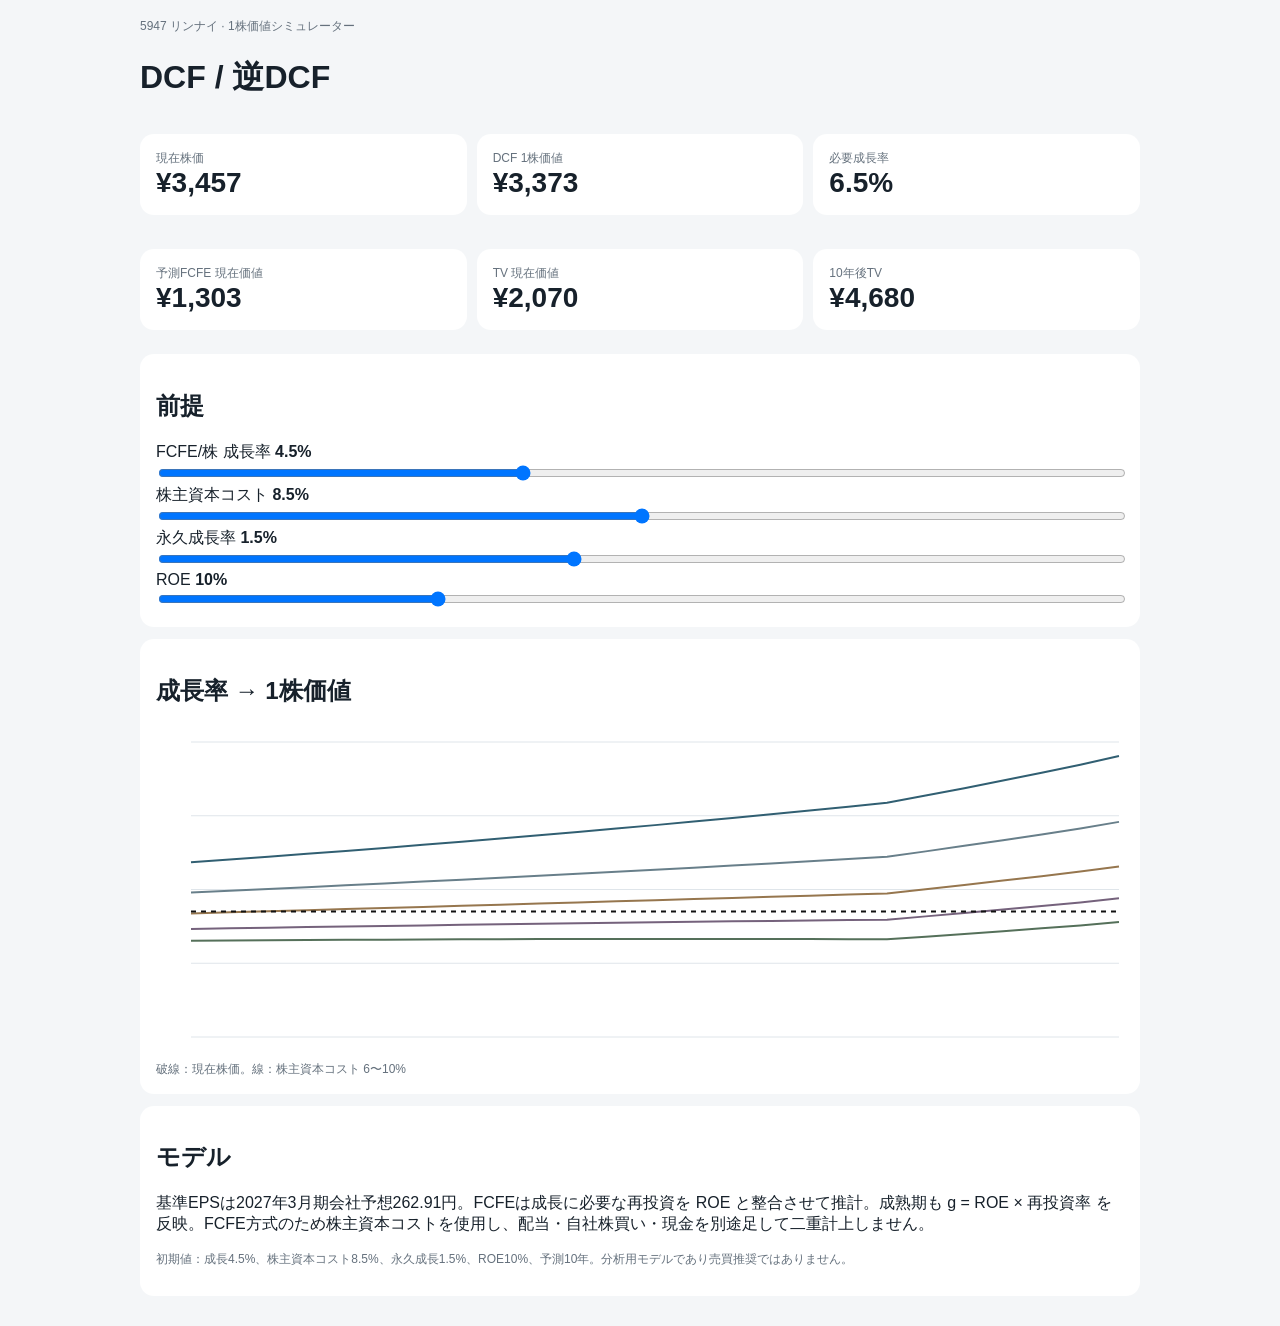
==== index.html @ 5235b8d1 "Add Rinnai DCF simulator" ====
<!doctype html><html lang="ja"><head><meta charset="utf-8"><meta name="viewport" content="width=device-width,initial-scale=1"><title>リンナイ DCF</title><style>body{font-family:-apple-system,sans-serif;background:#f4f6f8;color:#17212b;margin:0}.w{max-width:1000px;margin:auto;padding:18px}.c{background:#fff;border-radius:14px;padding:16px;margin:12px 0}.g{display:grid;grid-template-columns:repeat(3,1fr);gap:10px}.v{font-size:28px;font-weight:800}.k{font-size:12px;color:#65717d}input{width:100%}canvas{width:100%;height:330px}@media(max-width:700px){.g{grid-template-columns:1fr 1fr}}</style></head><body><div class="w"><div class="k">5947 リンナイ · 1株価値シミュレーター</div><h1>DCF / 逆DCF</h1><div class="g"><div class="c"><div class="k">現在株価</div><div class="v">¥3,457</div></div><div class="c"><div class="k">DCF 1株価値</div><div class="v" id="v"></div></div><div class="c"><div class="k">必要成長率</div><div class="v" id="req"></div></div><div class="c"><div class="k">予測FCFE 現在価値</div><div class="v" id="pv"></div></div><div class="c"><div class="k">TV 現在価値</div><div class="v" id="pvt"></div></div><div class="c"><div class="k">10年後TV</div><div class="v" id="tv"></div></div></div><div class="c"><h2>前提</h2><label>FCFE/株 成長率 <b id="go"></b></label><input id="g" type="range" min="0" max="12" step=".1" value="4.5"><label>株主資本コスト <b id="ro"></b></label><input id="r" type="range" min="5" max="12" step=".1" value="8.5"><label>永久成長率 <b id="to"></b></label><input id="t" type="range" min="0" max="3.5" step=".1" value="1.5"><label>ROE <b id="eo"></b></label><input id="e" type="range" min="6" max="20" step=".1" value="10"></div><div class="c"><h2>成長率 → 1株価値</h2><canvas id="ch"></canvas><div class="k">破線：現在株価。線：株主資本コスト 6〜10%</div></div><div class="c"><h2>モデル</h2><p>基準EPSは2027年3月期会社予想262.91円。FCFEは成長に必要な再投資を ROE と整合させて推計。成熟期も g = ROE × 再投資率 を反映。FCFE方式のため株主資本コストを使用し、配当・自社株買い・現金を別途足して二重計上しません。</p><p class="k">初期値：成長4.5%、株主資本コスト8.5%、永久成長1.5%、ROE10%、予測10年。分析用モデルであり売買推奨ではありません。</p></div></div><script>const P=3457,E=262.91,N=10,$=x=>document.getElementById(x),yen=x=>'¥'+Math.round(x).toLocaleString();function C(g=+$('g').value,r=+$('r').value,t=+$('t').value){let roe=+$('e').value;if(r<=t)return null;let eps=E,pv=0;for(let y=1;y<=N;y++){let gy=y<=6?g:g+(t-g)*(y-6)/4;eps*=1+gy/100;let rr=Math.min(.9,Math.max(0,gy/roe));let fc=eps*(1-rr);pv+=fc/(1+r/100)**y}let f=eps*(1+t/100)*(1-Math.min(.9,t/roe)),tv=f/((r-t)/100),pvt=tv/(1+r/100)**N;return{v:pv+pvt,pv,pvt,tv}}function rev(){let l=0,h=20;for(let i=0;i<60;i++){let m=(l+h)/2,c=C(m);c.v<P?l=m:h=m}return(l+h)/2}function chart(){let c=$('ch'),d=devicePixelRatio||1,w=c.clientWidth,h=c.clientHeight;c.width=w*d;c.height=h*d;let x=c.getContext('2d');x.scale(d,d);let vals=[];for(let g=0;g<=12;g+=.5)for(let r of [6,7,8,9,10])vals.push(C(g,r).v);let mx=Math.max(P,...vals)*1.05;x.strokeStyle='#dfe5ea';for(let i=0;i<5;i++){let y=15+(h-35)*i/4;x.beginPath();x.moveTo(35,y);x.lineTo(w-5,y);x.stroke()}let cs=['#315f72','#687f8a','#96764e','#75627c','#55705a'];[6,7,8,9,10].forEach((r,j)=>{x.strokeStyle=cs[j];x.lineWidth=2;x.beginPath();for(let i=0;i<=24;i++){let g=i*.5,v=C(g,r).v,px=35+(w-40)*i/24,py=15+(h-35)*(1-v/mx);i?x.lineTo(px,py):x.moveTo(px,py)}x.stroke()});let py=15+(h-35)*(1-P/mx);x.setLineDash([5,5]);x.strokeStyle='#111';x.beginPath();x.moveTo(35,py);x.lineTo(w-5,py);x.stroke();x.setLineDash([])}function R(){let c=C();$('v').textContent=yen(c.v);$('pv').textContent=yen(c.pv);$('pvt').textContent=yen(c.pvt);$('tv').textContent=yen(c.tv);$('req').textContent=rev().toFixed(1)+'%';$('go').textContent=$('g').value+'%';$('ro').textContent=$('r').value+'%';$('to').textContent=$('t').value+'%';$('eo').textContent=$('e').value+'%';chart()}['g','r','t','e'].forEach(i=>$(i).oninput=R);onresize=R;R()</script></body></html>
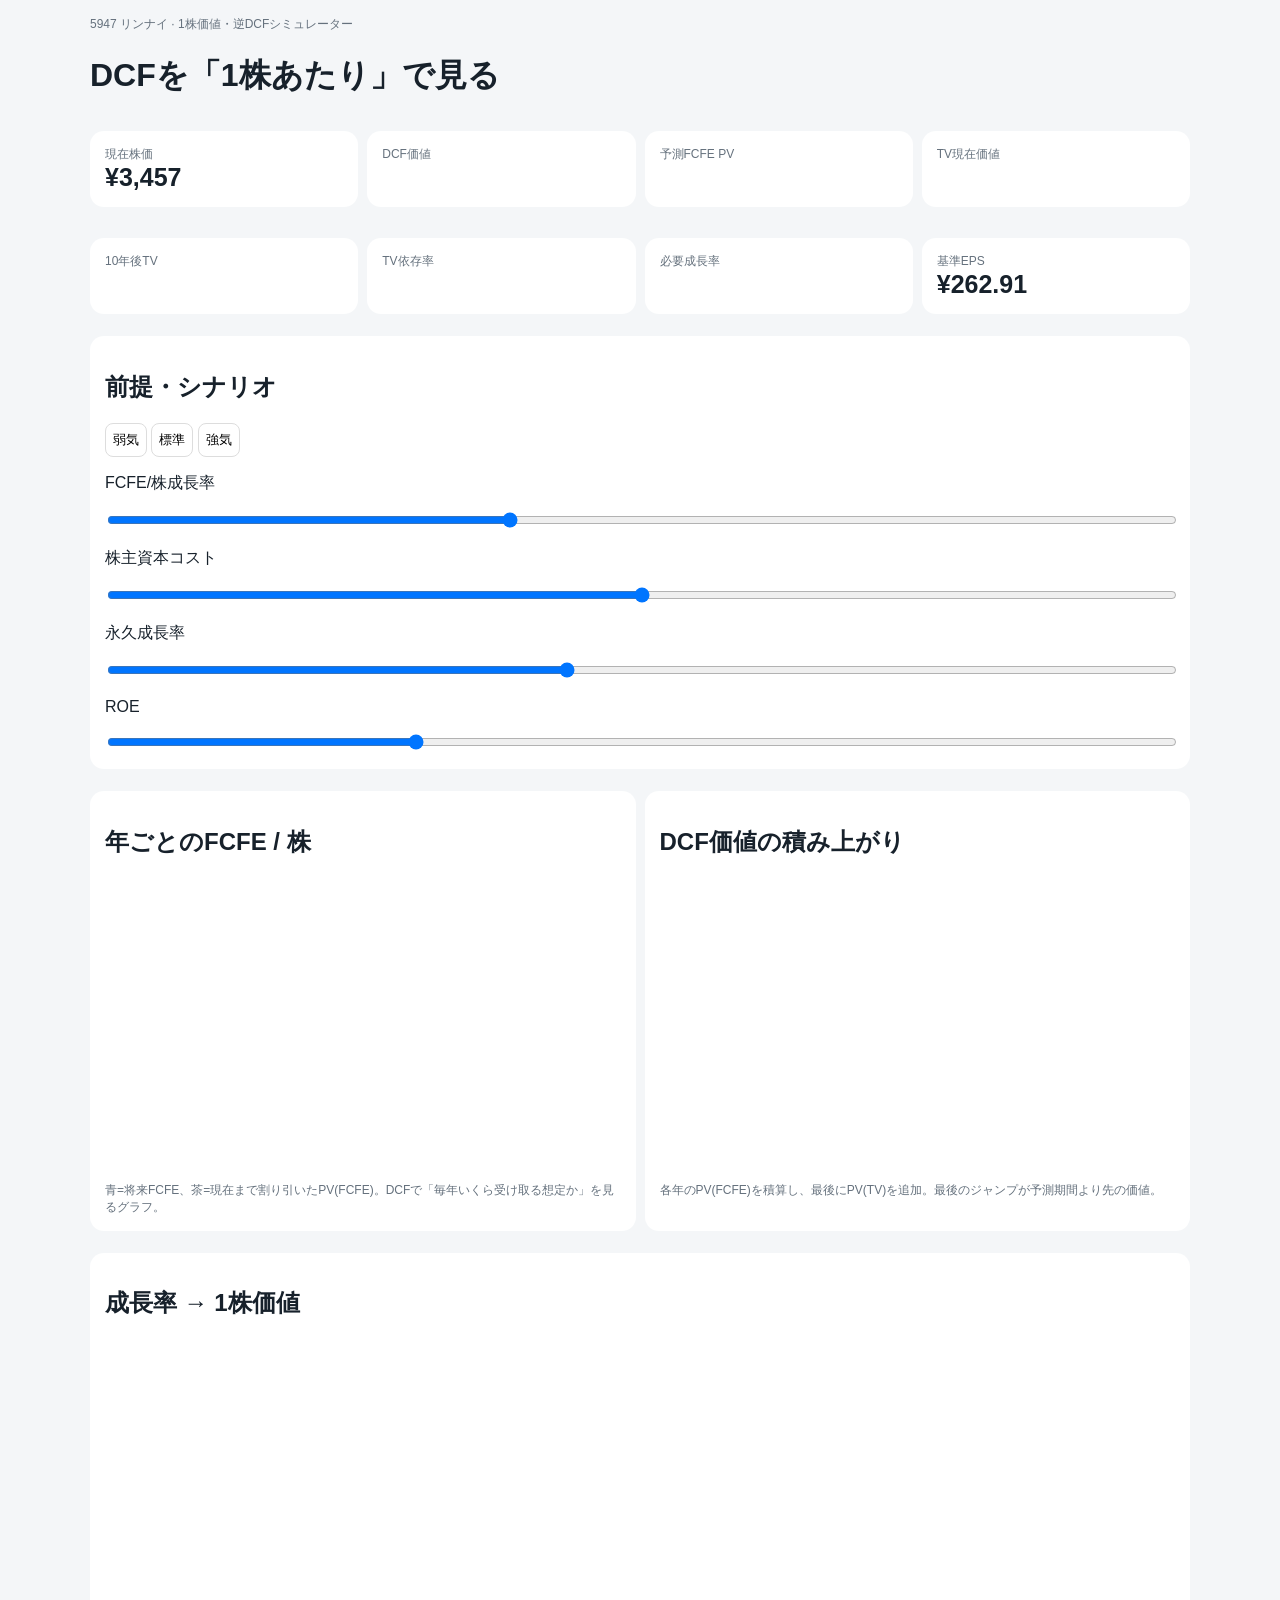
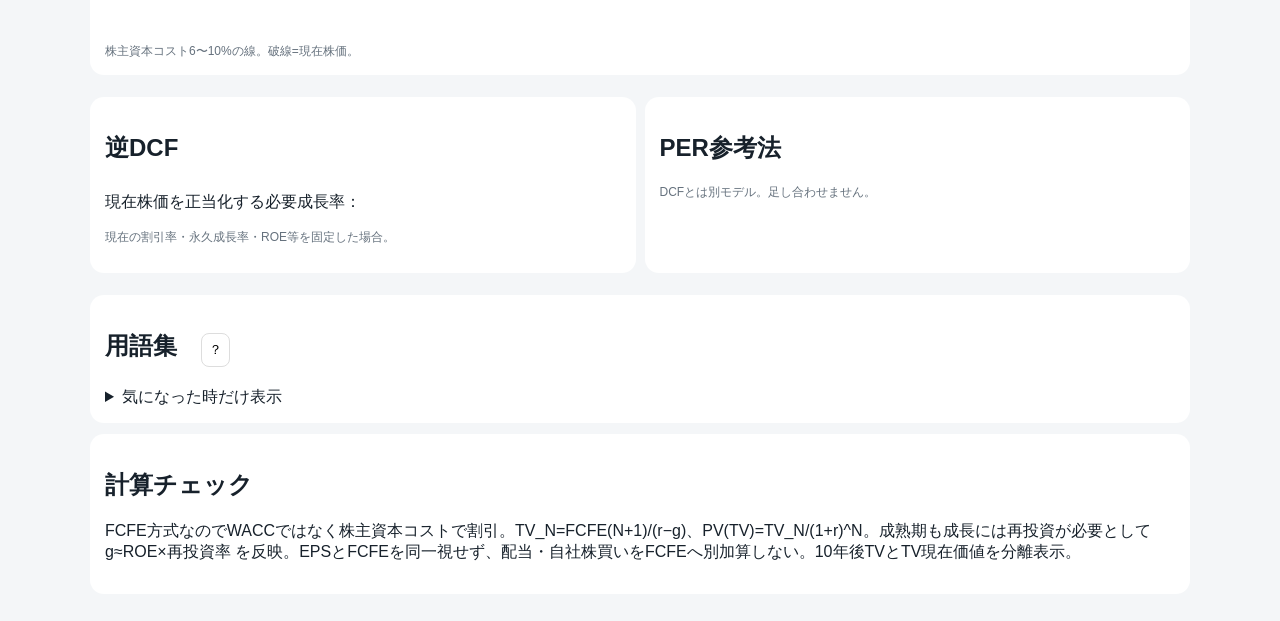
==== commit 63fd361a: "Restore full Rinnai DCF dashboard and add annual/cumulative DCF charts and glossary" ====
--- a/index.html
+++ b/index.html
@@ -1 +1 @@
-<!doctype html><html lang="ja"><head><meta charset="utf-8"><meta name="viewport" content="width=device-width,initial-scale=1"><title>リンナイ DCF</title><style>body{font-family:-apple-system,sans-serif;background:#f4f6f8;color:#17212b;margin:0}.w{max-width:1000px;margin:auto;padding:18px}.c{background:#fff;border-radius:14px;padding:16px;margin:12px 0}.g{display:grid;grid-template-columns:repeat(3,1fr);gap:10px}.v{font-size:28px;font-weight:800}.k{font-size:12px;color:#65717d}input{width:100%}canvas{width:100%;height:330px}@media(max-width:700px){.g{grid-template-columns:1fr 1fr}}</style></head><body><div class="w"><div class="k">5947 リンナイ · 1株価値シミュレーター</div><h1>DCF / 逆DCF</h1><div class="g"><div class="c"><div class="k">現在株価</div><div class="v">¥3,457</div></div><div class="c"><div class="k">DCF 1株価値</div><div class="v" id="v"></div></div><div class="c"><div class="k">必要成長率</div><div class="v" id="req"></div></div><div class="c"><div class="k">予測FCFE 現在価値</div><div class="v" id="pv"></div></div><div class="c"><div class="k">TV 現在価値</div><div class="v" id="pvt"></div></div><div class="c"><div class="k">10年後TV</div><div class="v" id="tv"></div></div></div><div class="c"><h2>前提</h2><label>FCFE/株 成長率 <b id="go"></b></label><input id="g" type="range" min="0" max="12" step=".1" value="4.5"><label>株主資本コスト <b id="ro"></b></label><input id="r" type="range" min="5" max="12" step=".1" value="8.5"><label>永久成長率 <b id="to"></b></label><input id="t" type="range" min="0" max="3.5" step=".1" value="1.5"><label>ROE <b id="eo"></b></label><input id="e" type="range" min="6" max="20" step=".1" value="10"></div><div class="c"><h2>成長率 → 1株価値</h2><canvas id="ch"></canvas><div class="k">破線：現在株価。線：株主資本コスト 6〜10%</div></div><div class="c"><h2>モデル</h2><p>基準EPSは2027年3月期会社予想262.91円。FCFEは成長に必要な再投資を ROE と整合させて推計。成熟期も g = ROE × 再投資率 を反映。FCFE方式のため株主資本コストを使用し、配当・自社株買い・現金を別途足して二重計上しません。</p><p class="k">初期値：成長4.5%、株主資本コスト8.5%、永久成長1.5%、ROE10%、予測10年。分析用モデルであり売買推奨ではありません。</p></div></div><script>const P=3457,E=262.91,N=10,$=x=>document.getElementById(x),yen=x=>'¥'+Math.round(x).toLocaleString();function C(g=+$('g').value,r=+$('r').value,t=+$('t').value){let roe=+$('e').value;if(r<=t)return null;let eps=E,pv=0;for(let y=1;y<=N;y++){let gy=y<=6?g:g+(t-g)*(y-6)/4;eps*=1+gy/100;let rr=Math.min(.9,Math.max(0,gy/roe));let fc=eps*(1-rr);pv+=fc/(1+r/100)**y}let f=eps*(1+t/100)*(1-Math.min(.9,t/roe)),tv=f/((r-t)/100),pvt=tv/(1+r/100)**N;return{v:pv+pvt,pv,pvt,tv}}function rev(){let l=0,h=20;for(let i=0;i<60;i++){let m=(l+h)/2,c=C(m);c.v<P?l=m:h=m}return(l+h)/2}function chart(){let c=$('ch'),d=devicePixelRatio||1,w=c.clientWidth,h=c.clientHeight;c.width=w*d;c.height=h*d;let x=c.getContext('2d');x.scale(d,d);let vals=[];for(let g=0;g<=12;g+=.5)for(let r of [6,7,8,9,10])vals.push(C(g,r).v);let mx=Math.max(P,...vals)*1.05;x.strokeStyle='#dfe5ea';for(let i=0;i<5;i++){let y=15+(h-35)*i/4;x.beginPath();x.moveTo(35,y);x.lineTo(w-5,y);x.stroke()}let cs=['#315f72','#687f8a','#96764e','#75627c','#55705a'];[6,7,8,9,10].forEach((r,j)=>{x.strokeStyle=cs[j];x.lineWidth=2;x.beginPath();for(let i=0;i<=24;i++){let g=i*.5,v=C(g,r).v,px=35+(w-40)*i/24,py=15+(h-35)*(1-v/mx);i?x.lineTo(px,py):x.moveTo(px,py)}x.stroke()});let py=15+(h-35)*(1-P/mx);x.setLineDash([5,5]);x.strokeStyle='#111';x.beginPath();x.moveTo(35,py);x.lineTo(w-5,py);x.stroke();x.setLineDash([])}function R(){let c=C();$('v').textContent=yen(c.v);$('pv').textContent=yen(c.pv);$('pvt').textContent=yen(c.pvt);$('tv').textContent=yen(c.tv);$('req').textContent=rev().toFixed(1)+'%';$('go').textContent=$('g').value+'%';$('ro').textContent=$('r').value+'%';$('to').textContent=$('t').value+'%';$('eo').textContent=$('e').value+'%';chart()}['g','r','t','e'].forEach(i=>$(i).oninput=R);onresize=R;R()</script></body></html>+<!doctype html><html lang="ja"><head><meta charset="utf-8"><meta name="viewport" content="width=device-width,initial-scale=1"><title>リンナイ DCF</title><style>body{font-family:-apple-system,sans-serif;background:#f4f6f8;color:#17212b;margin:0}.w{max-width:1100px;margin:auto;padding:16px}.c{background:#fff;border-radius:14px;padding:15px;margin:11px 0}.g{display:grid;grid-template-columns:repeat(4,1fr);gap:9px}.two{display:grid;grid-template-columns:1fr 1fr;gap:9px}.v{font-size:25px;font-weight:800}.k,.note{font-size:12px;color:#65717d}input{width:100%}canvas{width:100%;height:300px}button{padding:7px;border:1px solid #ddd;border-radius:8px;background:white}details{margin-top:8px}.term{padding:8px;border-bottom:1px solid #eee}@media(max-width:700px){.g{grid-template-columns:1fr 1fr}.two{grid-template-columns:1fr}}</style></head><body><div class="w"><div class="k">5947 リンナイ · 1株価値・逆DCFシミュレーター</div><h1>DCFを「1株あたり」で見る</h1><div class="g"><div class="c"><div class="k">現在株価</div><div class="v">¥3,457</div></div><div class="c"><div class="k">DCF価値</div><div class="v" id="v"></div></div><div class="c"><div class="k">予測FCFE PV</div><div class="v" id="pv"></div></div><div class="c"><div class="k">TV現在価値</div><div class="v" id="pvt"></div></div><div class="c"><div class="k">10年後TV</div><div class="v" id="tv"></div></div><div class="c"><div class="k">TV依存率</div><div class="v" id="tvs"></div></div><div class="c"><div class="k">必要成長率</div><div class="v" id="req"></div></div><div class="c"><div class="k">基準EPS</div><div class="v">¥262.91</div></div></div><div class="c"><h2>前提・シナリオ</h2><button onclick="setS(2,9.5,.5,8)">弱気</button> <button onclick="setS(4.5,8.5,1.5,10)">標準</button> <button onclick="setS(6,7.7,2,12)">強気</button><p>FCFE/株成長率 <b id="go"></b></p><input id="g" type="range" min="0" max="12" step=".1" value="4.5"><p>株主資本コスト <b id="ro"></b></p><input id="r" type="range" min="5" max="12" step=".1" value="8.5"><p>永久成長率 <b id="to"></b></p><input id="t" type="range" min="0" max="3.5" step=".1" value="1.5"><p>ROE <b id="eo"></b></p><input id="e" type="range" min="6" max="20" step=".1" value="10"></div><div class="two"><div class="c"><h2>年ごとのFCFE / 株</h2><canvas id="annual"></canvas><div class="note">青=将来FCFE、茶=現在まで割り引いたPV(FCFE)。DCFで「毎年いくら受け取る想定か」を見るグラフ。</div></div><div class="c"><h2>DCF価値の積み上がり</h2><canvas id="cum"></canvas><div class="note">各年のPV(FCFE)を積算し、最後にPV(TV)を追加。最後のジャンプが予測期間より先の価値。</div></div></div><div class="c"><h2>成長率 → 1株価値</h2><canvas id="ch"></canvas><div class="note">株主資本コスト6〜10%の線。破線=現在株価。</div></div><div class="two"><div class="c"><h2>逆DCF</h2><p>現在株価を正当化する必要成長率：<span class="v" id="rq2"></span></p><p class="note">現在の割引率・永久成長率・ROE等を固定した場合。</p></div><div class="c"><h2>PER参考法</h2><div id="per"></div><p class="note">DCFとは別モデル。足し合わせません。</p></div></div><div class="c"><h2>用語集　<button onclick="document.getElementById('gl').open=!document.getElementById('gl').open">？</button></h2><details id="gl"><summary>気になった時だけ表示</summary><div id="terms"></div></details></div><div class="c"><h2>計算チェック</h2><p>FCFE方式なのでWACCではなく株主資本コストで割引。TV_N=FCFE(N+1)/(r−g)、PV(TV)=TV_N/(1+r)^N。成熟期も成長には再投資が必要として g≈ROE×再投資率 を反映。EPSとFCFEを同一視せず、配当・自社株買いをFCFEへ別加算しない。10年後TVとTV現在価値を分離表示。</p></div></div><script>const P=3457,E=262.91,N=10,$=x=>document.getElementById(x),Y=x=>'¥'+Math.round(x).toLocaleString();function C(g=+$('g').value,r=+$('r').value,t=+$('t').value){let roe=+$('e').value;if(r<=t)return null,eps=E,pv=0,a=[];for(let y=1;y<=N;y++){let gy=y<=6?g:g+(t-g)*(y-6)/4;eps*=1+gy/100;let rr=Math.min(.9,Math.max(0,gy/roe)),fc=eps*(1-rr),p=fc/(1+r/100)**y;pv+=p;a.push({eps,fc,p})}let fn=eps*(1+t/100)*(1-Math.min(.9,t/roe)),tv=fn/((r-t)/100),pvt=tv/(1+r/100)**N;return{v:pv+pvt,pv,pvt,tv,a}}function rev(){let l=0,h=20;for(let i=0;i<60;i++){let m=(l+h)/2;C(m).v<P?l=m:h=m}return(l+h)/2}function cv(id){let c=$(id),d=devicePixelRatio||1,w=c.clientWidth,h=c.clientHeight;c.width=w*d;c.height=h*d;let x=c.getContext('2d');x.scale(d,d);return{x,w,h}}function annual(c){let o=cv('annual'),m=Math.max(...c.a.map(z=>z.fc))*1.15;o.x.clearRect(0,0,o.w,o.h);c.a.forEach((z,i)=>{let cx=35+(o.w-45)*(i+.5)/N,bw=Math.max(5,(o.w-55)/(N*2.6));[[z.fc,'#527386',-.55],[z.p,'#9a8060',.55]].forEach(q=>{let bh=(o.h-40)*q[0]/m;o.x.fillStyle=q[1];o.x.fillRect(cx+q[2]*bw,o.h-22-bh,bw,bh)});o.x.fillStyle='#65717d';o.x.fillText(i+1,cx,o.h-6)})}function cum(c){let o=cv('cum'),a=[],s=0;c.a.forEach(z=>{s+=z.p;a.push(s)});a.push(s+c.pvt);let m=Math.max(P,...a)*1.1;o.x.clearRect(0,0,o.w,o.h);o.x.strokeStyle='#315f72';o.x.lineWidth=3;o.x.beginPath();a.forEach((v,i)=>{let px=35+(o.w-45)*i/(a.length-1),py=10+(o.h-30)*(1-v/m);i?o.x.lineTo(px,py):o.x.moveTo(px,py)});o.x.stroke();let py=10+(o.h-30)*(1-P/m);o.x.setLineDash([5,5]);o.x.strokeStyle='#111';o.x.beginPath();o.x.moveTo(30,py);o.x.lineTo(o.w-5,py);o.x.stroke();o.x.setLineDash([])}function growth(){let o=cv('ch'),vs=[];for(let g=0;g<=12;g+=.5)for(let r of [6,7,8,9,10])vs.push(C(g,r).v);let m=Math.max(P,...vs)*1.05;o.x.clearRect(0,0,o.w,o.h);['#315f72','#687f8a','#96764e','#75627c','#55705a'].forEach((col,j)=>{let r=6+j;o.x.strokeStyle=col;o.x.lineWidth=2;o.x.beginPath();for(let i=0;i<=24;i++){let v=C(i*.5,r).v,px=35+(o.w-45)*i/24,py=10+(o.h-30)*(1-v/m);i?o.x.lineTo(px,py):o.x.moveTo(px,py)}o.x.stroke()});let py=10+(o.h-30)*(1-P/m);o.x.setLineDash([5,5]);o.x.strokeStyle='#111';o.x.beginPath();o.x.moveTo(30,py);o.x.lineTo(o.w-5,py);o.x.stroke();o.x.setLineDash([])}function setS(g,r,t,e){$('g').value=g;$('r').value=r;$('t').value=t;$('e').value=e;R()}const terms={'FCFE':'株主に帰属するフリーキャッシュフロー。EPSそのものではなく、必要な再投資等を考慮する。','FCFF':'債権者と株主の両方に帰属するキャッシュフロー。通常WACCで割引。本モデルでは不使用。','EPS':'1株当たり会計利益。FCFEとは別物。','現在価値(PV)':'将来キャッシュを割引率で現在まで戻した価値。','TV':'予測期間終了後の全FCFEを終了時点でまとめた価値。','TV現在価値':'将来時点のTVをさらに現在まで割り引いた金額。','TV依存率':'DCF価値のうちTV現在価値が占める割合。','株主資本コスト':'株主が要求する期待収益率。FCFEの割引率。','WACC':'株主と債権者を合わせた資本コスト。FCFFで主に使用。','永久成長率':'明示予測後の長期成長率。割引率未満である必要がある。','ROE':'自己資本に対する利益率。成長に必要な再投資の整合に利用。','再投資率':'利益のうち成長のため事業に戻す割合。','逆DCF':'現在株価から、その価格を成立させる将来成長を逆算する。','PER':'株価÷EPS。DCFとは別の相対/出口評価。','自社株買い':'株数減少で1株指標を押し上げ得るが現金を消費するため二重計上に注意。'};$('terms').innerHTML=Object.entries(terms).map(z=>'<div class="term"><b>'+z[0]+'</b><br>'+z[1]+'</div>').join('');function R(){let c=C(),q=rev();$('v').textContent=Y(c.v);$('pv').textContent=Y(c.pv);$('pvt').textContent=Y(c.pvt);$('tv').textContent=Y(c.tv);$('tvs').textContent=(c.pvt/c.v*100).toFixed(1)+'%';$('req').textContent=q.toFixed(1)+'%';$('rq2').textContent=q.toFixed(1)+'%';$('go').textContent=$('g').value+'%';$('ro').textContent=$('r').value+'%';$('to').textContent=$('t').value+'%';$('eo').textContent=$('e').value+'%';let ep=c.a.at(-1).eps;$('per').innerHTML='<p>10年後EPS '+Y(ep)+'</p><p>PER10倍 '+Y(ep*10)+' ／ 15倍 '+Y(ep*15)+' ／ 20倍 '+Y(ep*20)+'</p>';annual(c);cum(c);growth()}['g','r','t','e'].forEach(i=>$(i).oninput=R);onresize=R;R()</script></body></html>
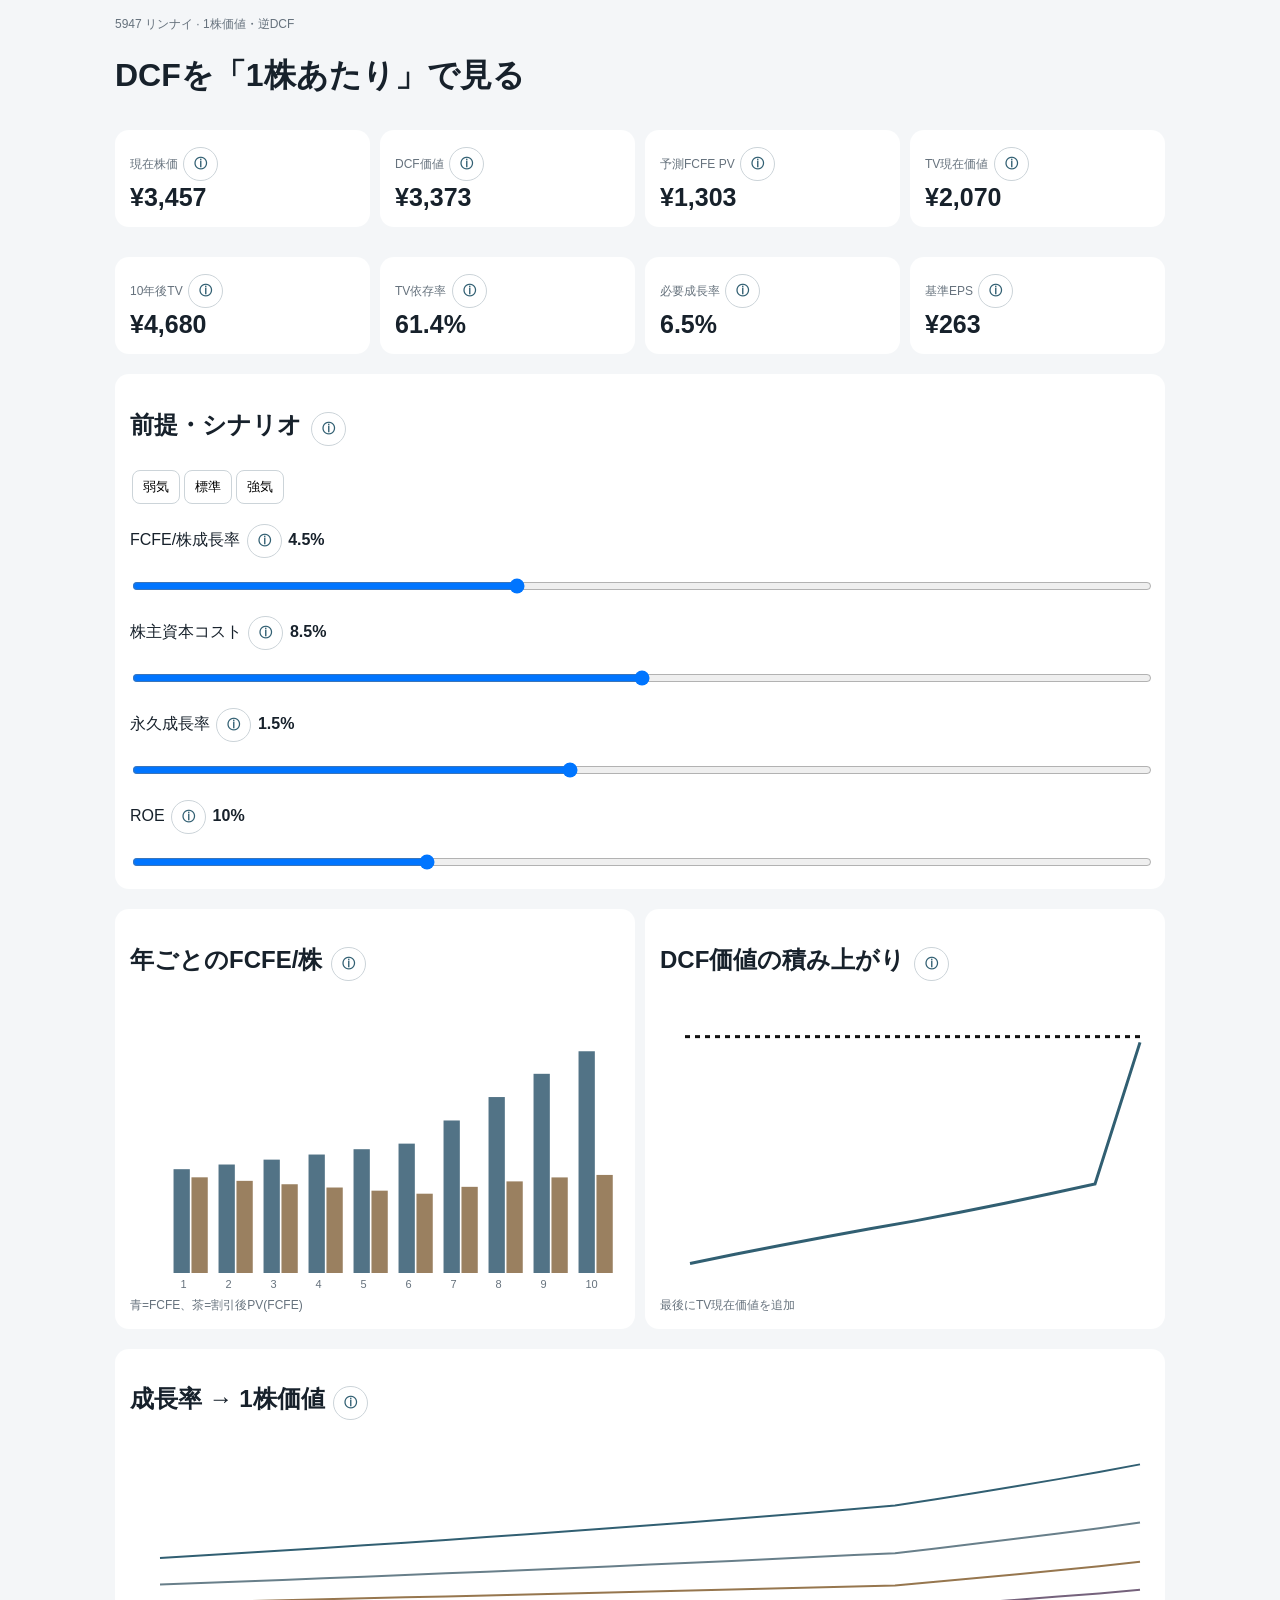
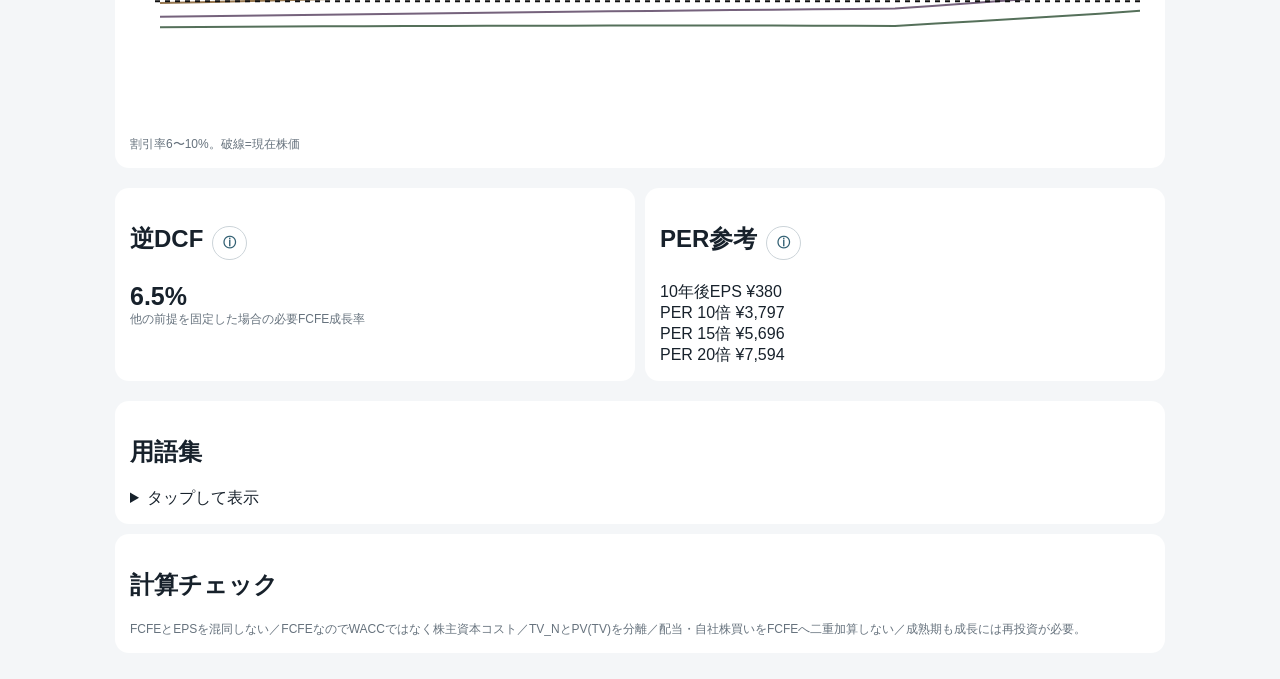
==== commit ad08a150: "Fix DCF JavaScript and add inline explanations" ====
--- a/index.html
+++ b/index.html
@@ -1 +1 @@
-<!doctype html><html lang="ja"><head><meta charset="utf-8"><meta name="viewport" content="width=device-width,initial-scale=1"><title>リンナイ DCF</title><style>body{font-family:-apple-system,sans-serif;background:#f4f6f8;color:#17212b;margin:0}.w{max-width:1100px;margin:auto;padding:16px}.c{background:#fff;border-radius:14px;padding:15px;margin:11px 0}.g{display:grid;grid-template-columns:repeat(4,1fr);gap:9px}.two{display:grid;grid-template-columns:1fr 1fr;gap:9px}.v{font-size:25px;font-weight:800}.k,.note{font-size:12px;color:#65717d}input{width:100%}canvas{width:100%;height:300px}button{padding:7px;border:1px solid #ddd;border-radius:8px;background:white}details{margin-top:8px}.term{padding:8px;border-bottom:1px solid #eee}@media(max-width:700px){.g{grid-template-columns:1fr 1fr}.two{grid-template-columns:1fr}}</style></head><body><div class="w"><div class="k">5947 リンナイ · 1株価値・逆DCFシミュレーター</div><h1>DCFを「1株あたり」で見る</h1><div class="g"><div class="c"><div class="k">現在株価</div><div class="v">¥3,457</div></div><div class="c"><div class="k">DCF価値</div><div class="v" id="v"></div></div><div class="c"><div class="k">予測FCFE PV</div><div class="v" id="pv"></div></div><div class="c"><div class="k">TV現在価値</div><div class="v" id="pvt"></div></div><div class="c"><div class="k">10年後TV</div><div class="v" id="tv"></div></div><div class="c"><div class="k">TV依存率</div><div class="v" id="tvs"></div></div><div class="c"><div class="k">必要成長率</div><div class="v" id="req"></div></div><div class="c"><div class="k">基準EPS</div><div class="v">¥262.91</div></div></div><div class="c"><h2>前提・シナリオ</h2><button onclick="setS(2,9.5,.5,8)">弱気</button> <button onclick="setS(4.5,8.5,1.5,10)">標準</button> <button onclick="setS(6,7.7,2,12)">強気</button><p>FCFE/株成長率 <b id="go"></b></p><input id="g" type="range" min="0" max="12" step=".1" value="4.5"><p>株主資本コスト <b id="ro"></b></p><input id="r" type="range" min="5" max="12" step=".1" value="8.5"><p>永久成長率 <b id="to"></b></p><input id="t" type="range" min="0" max="3.5" step=".1" value="1.5"><p>ROE <b id="eo"></b></p><input id="e" type="range" min="6" max="20" step=".1" value="10"></div><div class="two"><div class="c"><h2>年ごとのFCFE / 株</h2><canvas id="annual"></canvas><div class="note">青=将来FCFE、茶=現在まで割り引いたPV(FCFE)。DCFで「毎年いくら受け取る想定か」を見るグラフ。</div></div><div class="c"><h2>DCF価値の積み上がり</h2><canvas id="cum"></canvas><div class="note">各年のPV(FCFE)を積算し、最後にPV(TV)を追加。最後のジャンプが予測期間より先の価値。</div></div></div><div class="c"><h2>成長率 → 1株価値</h2><canvas id="ch"></canvas><div class="note">株主資本コスト6〜10%の線。破線=現在株価。</div></div><div class="two"><div class="c"><h2>逆DCF</h2><p>現在株価を正当化する必要成長率：<span class="v" id="rq2"></span></p><p class="note">現在の割引率・永久成長率・ROE等を固定した場合。</p></div><div class="c"><h2>PER参考法</h2><div id="per"></div><p class="note">DCFとは別モデル。足し合わせません。</p></div></div><div class="c"><h2>用語集　<button onclick="document.getElementById('gl').open=!document.getElementById('gl').open">？</button></h2><details id="gl"><summary>気になった時だけ表示</summary><div id="terms"></div></details></div><div class="c"><h2>計算チェック</h2><p>FCFE方式なのでWACCではなく株主資本コストで割引。TV_N=FCFE(N+1)/(r−g)、PV(TV)=TV_N/(1+r)^N。成熟期も成長には再投資が必要として g≈ROE×再投資率 を反映。EPSとFCFEを同一視せず、配当・自社株買いをFCFEへ別加算しない。10年後TVとTV現在価値を分離表示。</p></div></div><script>const P=3457,E=262.91,N=10,$=x=>document.getElementById(x),Y=x=>'¥'+Math.round(x).toLocaleString();function C(g=+$('g').value,r=+$('r').value,t=+$('t').value){let roe=+$('e').value;if(r<=t)return null,eps=E,pv=0,a=[];for(let y=1;y<=N;y++){let gy=y<=6?g:g+(t-g)*(y-6)/4;eps*=1+gy/100;let rr=Math.min(.9,Math.max(0,gy/roe)),fc=eps*(1-rr),p=fc/(1+r/100)**y;pv+=p;a.push({eps,fc,p})}let fn=eps*(1+t/100)*(1-Math.min(.9,t/roe)),tv=fn/((r-t)/100),pvt=tv/(1+r/100)**N;return{v:pv+pvt,pv,pvt,tv,a}}function rev(){let l=0,h=20;for(let i=0;i<60;i++){let m=(l+h)/2;C(m).v<P?l=m:h=m}return(l+h)/2}function cv(id){let c=$(id),d=devicePixelRatio||1,w=c.clientWidth,h=c.clientHeight;c.width=w*d;c.height=h*d;let x=c.getContext('2d');x.scale(d,d);return{x,w,h}}function annual(c){let o=cv('annual'),m=Math.max(...c.a.map(z=>z.fc))*1.15;o.x.clearRect(0,0,o.w,o.h);c.a.forEach((z,i)=>{let cx=35+(o.w-45)*(i+.5)/N,bw=Math.max(5,(o.w-55)/(N*2.6));[[z.fc,'#527386',-.55],[z.p,'#9a8060',.55]].forEach(q=>{let bh=(o.h-40)*q[0]/m;o.x.fillStyle=q[1];o.x.fillRect(cx+q[2]*bw,o.h-22-bh,bw,bh)});o.x.fillStyle='#65717d';o.x.fillText(i+1,cx,o.h-6)})}function cum(c){let o=cv('cum'),a=[],s=0;c.a.forEach(z=>{s+=z.p;a.push(s)});a.push(s+c.pvt);let m=Math.max(P,...a)*1.1;o.x.clearRect(0,0,o.w,o.h);o.x.strokeStyle='#315f72';o.x.lineWidth=3;o.x.beginPath();a.forEach((v,i)=>{let px=35+(o.w-45)*i/(a.length-1),py=10+(o.h-30)*(1-v/m);i?o.x.lineTo(px,py):o.x.moveTo(px,py)});o.x.stroke();let py=10+(o.h-30)*(1-P/m);o.x.setLineDash([5,5]);o.x.strokeStyle='#111';o.x.beginPath();o.x.moveTo(30,py);o.x.lineTo(o.w-5,py);o.x.stroke();o.x.setLineDash([])}function growth(){let o=cv('ch'),vs=[];for(let g=0;g<=12;g+=.5)for(let r of [6,7,8,9,10])vs.push(C(g,r).v);let m=Math.max(P,...vs)*1.05;o.x.clearRect(0,0,o.w,o.h);['#315f72','#687f8a','#96764e','#75627c','#55705a'].forEach((col,j)=>{let r=6+j;o.x.strokeStyle=col;o.x.lineWidth=2;o.x.beginPath();for(let i=0;i<=24;i++){let v=C(i*.5,r).v,px=35+(o.w-45)*i/24,py=10+(o.h-30)*(1-v/m);i?o.x.lineTo(px,py):o.x.moveTo(px,py)}o.x.stroke()});let py=10+(o.h-30)*(1-P/m);o.x.setLineDash([5,5]);o.x.strokeStyle='#111';o.x.beginPath();o.x.moveTo(30,py);o.x.lineTo(o.w-5,py);o.x.stroke();o.x.setLineDash([])}function setS(g,r,t,e){$('g').value=g;$('r').value=r;$('t').value=t;$('e').value=e;R()}const terms={'FCFE':'株主に帰属するフリーキャッシュフロー。EPSそのものではなく、必要な再投資等を考慮する。','FCFF':'債権者と株主の両方に帰属するキャッシュフロー。通常WACCで割引。本モデルでは不使用。','EPS':'1株当たり会計利益。FCFEとは別物。','現在価値(PV)':'将来キャッシュを割引率で現在まで戻した価値。','TV':'予測期間終了後の全FCFEを終了時点でまとめた価値。','TV現在価値':'将来時点のTVをさらに現在まで割り引いた金額。','TV依存率':'DCF価値のうちTV現在価値が占める割合。','株主資本コスト':'株主が要求する期待収益率。FCFEの割引率。','WACC':'株主と債権者を合わせた資本コスト。FCFFで主に使用。','永久成長率':'明示予測後の長期成長率。割引率未満である必要がある。','ROE':'自己資本に対する利益率。成長に必要な再投資の整合に利用。','再投資率':'利益のうち成長のため事業に戻す割合。','逆DCF':'現在株価から、その価格を成立させる将来成長を逆算する。','PER':'株価÷EPS。DCFとは別の相対/出口評価。','自社株買い':'株数減少で1株指標を押し上げ得るが現金を消費するため二重計上に注意。'};$('terms').innerHTML=Object.entries(terms).map(z=>'<div class="term"><b>'+z[0]+'</b><br>'+z[1]+'</div>').join('');function R(){let c=C(),q=rev();$('v').textContent=Y(c.v);$('pv').textContent=Y(c.pv);$('pvt').textContent=Y(c.pvt);$('tv').textContent=Y(c.tv);$('tvs').textContent=(c.pvt/c.v*100).toFixed(1)+'%';$('req').textContent=q.toFixed(1)+'%';$('rq2').textContent=q.toFixed(1)+'%';$('go').textContent=$('g').value+'%';$('ro').textContent=$('r').value+'%';$('to').textContent=$('t').value+'%';$('eo').textContent=$('e').value+'%';let ep=c.a.at(-1).eps;$('per').innerHTML='<p>10年後EPS '+Y(ep)+'</p><p>PER10倍 '+Y(ep*10)+' ／ 15倍 '+Y(ep*15)+' ／ 20倍 '+Y(ep*20)+'</p>';annual(c);cum(c);growth()}['g','r','t','e'].forEach(i=>$(i).oninput=R);onresize=R;R()</script></body></html>+<!doctype html><html lang="ja"><head><meta charset="utf-8"><meta name="viewport" content="width=device-width,initial-scale=1"><title>リンナイDCF</title><style>body{margin:0;background:#f4f6f8;color:#17212b;font-family:-apple-system,sans-serif}.w{max-width:1050px;margin:auto;padding:16px}.grid{display:grid;grid-template-columns:repeat(4,1fr);gap:10px}.two{display:grid;grid-template-columns:1fr 1fr;gap:10px}.c{background:white;border-radius:14px;padding:15px;margin:10px 0}.k{font-size:12px;color:#66727d}.v{font-size:25px;font-weight:800}.i{border:1px solid #ccd4d9;border-radius:99px;background:#fff;color:#315f72;font-weight:800}.h{display:none;background:#f2f7f8;border-left:3px solid #315f72;padding:9px;margin-top:7px;font-size:13px}.h.on{display:block}input{width:100%}canvas{width:100%;height:290px}button{padding:7px 10px;margin:2px;border:1px solid #ccd4d9;border-radius:8px;background:white}.note{font-size:12px;color:#66727d}@media(max-width:700px){.grid{grid-template-columns:1fr 1fr}.two{grid-template-columns:1fr}}</style></head><body><div class="w"><div class="k">5947 リンナイ · 1株価値・逆DCF</div><h1>DCFを「1株あたり」で見る</h1><div class="grid" id="cards"></div><div class="c"><h2>前提・シナリオ <button class="i" onclick="help(this,'scenario')">ⓘ</button></h2><div class="h"></div><button onclick="preset(2,9.5,.5,8)">弱気</button><button onclick="preset(4.5,8.5,1.5,10)">標準</button><button onclick="preset(6,7.7,2,12)">強気</button><p>FCFE/株成長率 <button class="i" onclick="help(this,'g')">ⓘ</button> <b id="go"></b></p><div class="h"></div><input id="g" type="range" min="0" max="12" step=".1" value="4.5"><p>株主資本コスト <button class="i" onclick="help(this,'r')">ⓘ</button> <b id="ro"></b></p><div class="h"></div><input id="r" type="range" min="5" max="12" step=".1" value="8.5"><p>永久成長率 <button class="i" onclick="help(this,'tg')">ⓘ</button> <b id="to"></b></p><div class="h"></div><input id="t" type="range" min="0" max="3.5" step=".1" value="1.5"><p>ROE <button class="i" onclick="help(this,'roe')">ⓘ</button> <b id="eo"></b></p><div class="h"></div><input id="e" type="range" min="6" max="20" step=".1" value="10"></div><div class="two"><div class="c"><h2>年ごとのFCFE/株 <button class="i" onclick="help(this,'annual')">ⓘ</button></h2><div class="h"></div><canvas id="annual"></canvas><div class="note">青=FCFE、茶=割引後PV(FCFE)</div></div><div class="c"><h2>DCF価値の積み上がり <button class="i" onclick="help(this,'cum')">ⓘ</button></h2><div class="h"></div><canvas id="cum"></canvas><div class="note">最後にTV現在価値を追加</div></div></div><div class="c"><h2>成長率 → 1株価値 <button class="i" onclick="help(this,'chart')">ⓘ</button></h2><div class="h"></div><canvas id="growth"></canvas><div class="note">割引率6〜10%。破線=現在株価</div></div><div class="two"><div class="c"><h2>逆DCF <button class="i" onclick="help(this,'rev')">ⓘ</button></h2><div class="h"></div><div class="v" id="reverse"></div><div class="note">他の前提を固定した場合の必要FCFE成長率</div></div><div class="c"><h2>PER参考 <button class="i" onclick="help(this,'per')">ⓘ</button></h2><div class="h"></div><div id="per"></div></div></div><div class="c"><h2>用語集</h2><details><summary>タップして表示</summary><div id="terms"></div></details></div><div class="c"><h2>計算チェック</h2><div class="note">FCFEとEPSを混同しない／FCFEなのでWACCではなく株主資本コスト／TV_NとPV(TV)を分離／配当・自社株買いをFCFEへ二重加算しない／成熟期も成長には再投資が必要。</div></div></div><script>const P=3457,E=262.91,N=10,$=x=>document.getElementById(x),Y=x=>'¥'+Math.round(x).toLocaleString();const H={price:'現在の市場価格。DCF価値との比較基準。',dcf:'予測期間FCFEの現在価値＋TV現在価値。',pv:'10年間のFCFEを現在まで割り引いた合計。',pvt:'10年後TVを現在まで割り引いた金額。',tv:'10年目より先のFCFEを10年後時点でまとめた価値。',tvs:'DCF価値のうちTV現在価値が占める割合。',eps:'1株当たり会計利益。FCFEとは別物。',rev:'現在株価から必要なFCFE成長率を逆算。他前提固定の条件付き結果。',scenario:'比較用プリセット。弱気は下限、強気は上限という意味ではない。',g:'明示予測期間のFCFE/株成長率。成長には再投資が必要。',r:'FCFEを現在価値へ戻す割引率。FCFEなので株主資本コストを使用。',tg:'成熟期の永久成長率。株主資本コスト未満が必要。',roe:'自己資本利益率。成長率≈ROE×再投資率の整合に利用。',annual:'各年のFCFEと割引後FCFEを比較。遠い将来ほど現在価値が小さくなる。',cum:'毎年のPV(FCFE)を積み上げ、最後にPV(TV)を足す。遠い将来に何円払うかが見える。',chart:'横軸=FCFE成長率、縦軸=DCF価値。割引率別に現在株価との交点を見る。',per:'10年後EPS×PERの別モデル。DCFとは足し合わせない。'};function help(b,k){let n=b.parentElement.nextElementSibling;if(!n||!n.classList.contains('h'))n=b.closest('.c').querySelector('.h');n.textContent=H[k];n.classList.toggle('on')}const cardData=[['現在株価','price','p'],['DCF価値','dcf','v'],['予測FCFE PV','pv','pv'],['TV現在価値','pvt','pvt'],['10年後TV','tv','tv'],['TV依存率','tvs','tvs'],['必要成長率','rev','req'],['基準EPS','eps','eps']];$('cards').innerHTML=cardData.map(x=>`<div class="c"><div class="k">${x[0]} <button class="i" onclick="help(this,'${x[1]}')">ⓘ</button></div><div class="v" id="${x[2]}"></div><div class="h"></div></div>`).join('');function C(g=+$('g').value,r=+$('r').value,t=+$('t').value){let roe=+$('e').value;if(r<=t)return null;let eps=E,pv=0,a=[];for(let y=1;y<=N;y++){let gy=y<=6?g:g+(t-g)*(y-6)/4;eps*=1+gy/100;let rein=Math.min(.9,Math.max(0,gy/roe)),fc=eps*(1-rein),d=fc/(1+r/100)**y;pv+=d;a.push({eps,fc,d})}let fn=eps*(1+t/100)*(1-Math.min(.9,t/roe)),tv=fn/((r-t)/100),pvt=tv/(1+r/100)**N;return{v:pv+pvt,pv,pvt,tv,a}}function REV(){let l=0,h=20;for(let i=0;i<55;i++){let m=(l+h)/2,c=C(m);if(c.v<P)l=m;else h=m}return(l+h)/2}function ctx(id){let c=$(id),d=devicePixelRatio||1,w=c.clientWidth,h=c.clientHeight;c.width=w*d;c.height=h*d;let x=c.getContext('2d');x.scale(d,d);x.font='11px sans-serif';return{x,w,h}}function annual(c){let o=ctx('annual'),m=Math.max(...c.a.map(z=>z.fc))*1.15;o.x.clearRect(0,0,o.w,o.h);c.a.forEach((z,i)=>{let cx=30+(o.w-40)*(i+.5)/N,bw=Math.max(5,(o.w-50)/(N*2.7));[[z.fc,'#527386',-.55],[z.d,'#9a8060',.55]].forEach(q=>{let bh=(o.h-35)*q[0]/m;o.x.fillStyle=q[1];o.x.fillRect(cx+q[2]*bw,o.h-20-bh,bw,bh)});o.x.fillStyle='#66727d';o.x.fillText(i+1,cx-2,o.h-5)})}function cum(c){let o=ctx('cum'),a=[],s=0;c.a.forEach(z=>{s+=z.d;a.push(s)});a.push(s+c.pvt);let m=Math.max(P,...a)*1.1;o.x.clearRect(0,0,o.w,o.h);o.x.strokeStyle='#315f72';o.x.lineWidth=3;o.x.beginPath();a.forEach((v,i)=>{let px=30+(o.w-40)*i/(a.length-1),py=10+(o.h-30)*(1-v/m);i?o.x.lineTo(px,py):o.x.moveTo(px,py)});o.x.stroke();dash(o,m)}function dash(o,m){let py=10+(o.h-30)*(1-P/m);o.x.setLineDash([5,5]);o.x.strokeStyle='#111';o.x.beginPath();o.x.moveTo(25,py);o.x.lineTo(o.w-5,py);o.x.stroke();o.x.setLineDash([])}function growth(){let o=ctx('growth'),vs=[];for(let g=0;g<=12;g+=.5)for(let r of [6,7,8,9,10]){let c=C(g,r);if(c)vs.push(c.v)}let m=Math.max(P,...vs)*1.05;o.x.clearRect(0,0,o.w,o.h);['#315f72','#687f8a','#96764e','#75627c','#55705a'].forEach((col,j)=>{let r=6+j;o.x.strokeStyle=col;o.x.lineWidth=2;o.x.beginPath();let started=false;for(let i=0;i<=24;i++){let c=C(i*.5,r);if(!c)continue;let px=30+(o.w-40)*i/24,py=10+(o.h-30)*(1-c.v/m);started?o.x.lineTo(px,py):(o.x.moveTo(px,py),started=true)}o.x.stroke()});dash(o,m)}function preset(g,r,t,e){$('g').value=g;$('r').value=r;$('t').value=t;$('e').value=e;R()}function R(){let c=C();if(!c)return;let q=REV();$('p').textContent=Y(P);$('eps').textContent=Y(E);$('v').textContent=Y(c.v);$('pv').textContent=Y(c.pv);$('pvt').textContent=Y(c.pvt);$('tv').textContent=Y(c.tv);$('tvs').textContent=(100*c.pvt/c.v).toFixed(1)+'%';$('req').textContent=q.toFixed(1)+'%';$('reverse').textContent=q.toFixed(1)+'%';$('go').textContent=$('g').value+'%';$('ro').textContent=$('r').value+'%';$('to').textContent=$('t').value+'%';$('eo').textContent=$('e').value+'%';let ep=c.a[c.a.length-1].eps;$('per').innerHTML=`10年後EPS ${Y(ep)}<br>PER 10倍 ${Y(ep*10)}<br>PER 15倍 ${Y(ep*15)}<br>PER 20倍 ${Y(ep*20)}`;annual(c);cum(c);growth()}const T={'FCFE':'株主に帰属するフリーキャッシュフロー。','FCFF':'債権者と株主の両方に帰属。通常WACCで割引。','EPS':'1株当たり会計利益。','PV':'将来キャッシュの現在価値。','TV':'明示予測期間より先の価値。','ROE':'自己資本利益率。','逆DCF':'現在価格から必要な未来を逆算。','PER':'株価÷EPS。'};$('terms').innerHTML=Object.entries(T).map(x=>`<p><b>${x[0]}</b><br>${x[1]}</p>`).join('');['g','r','t','e'].forEach(id=>$(id).oninput=R);window.onresize=R;R();</script></body></html>
